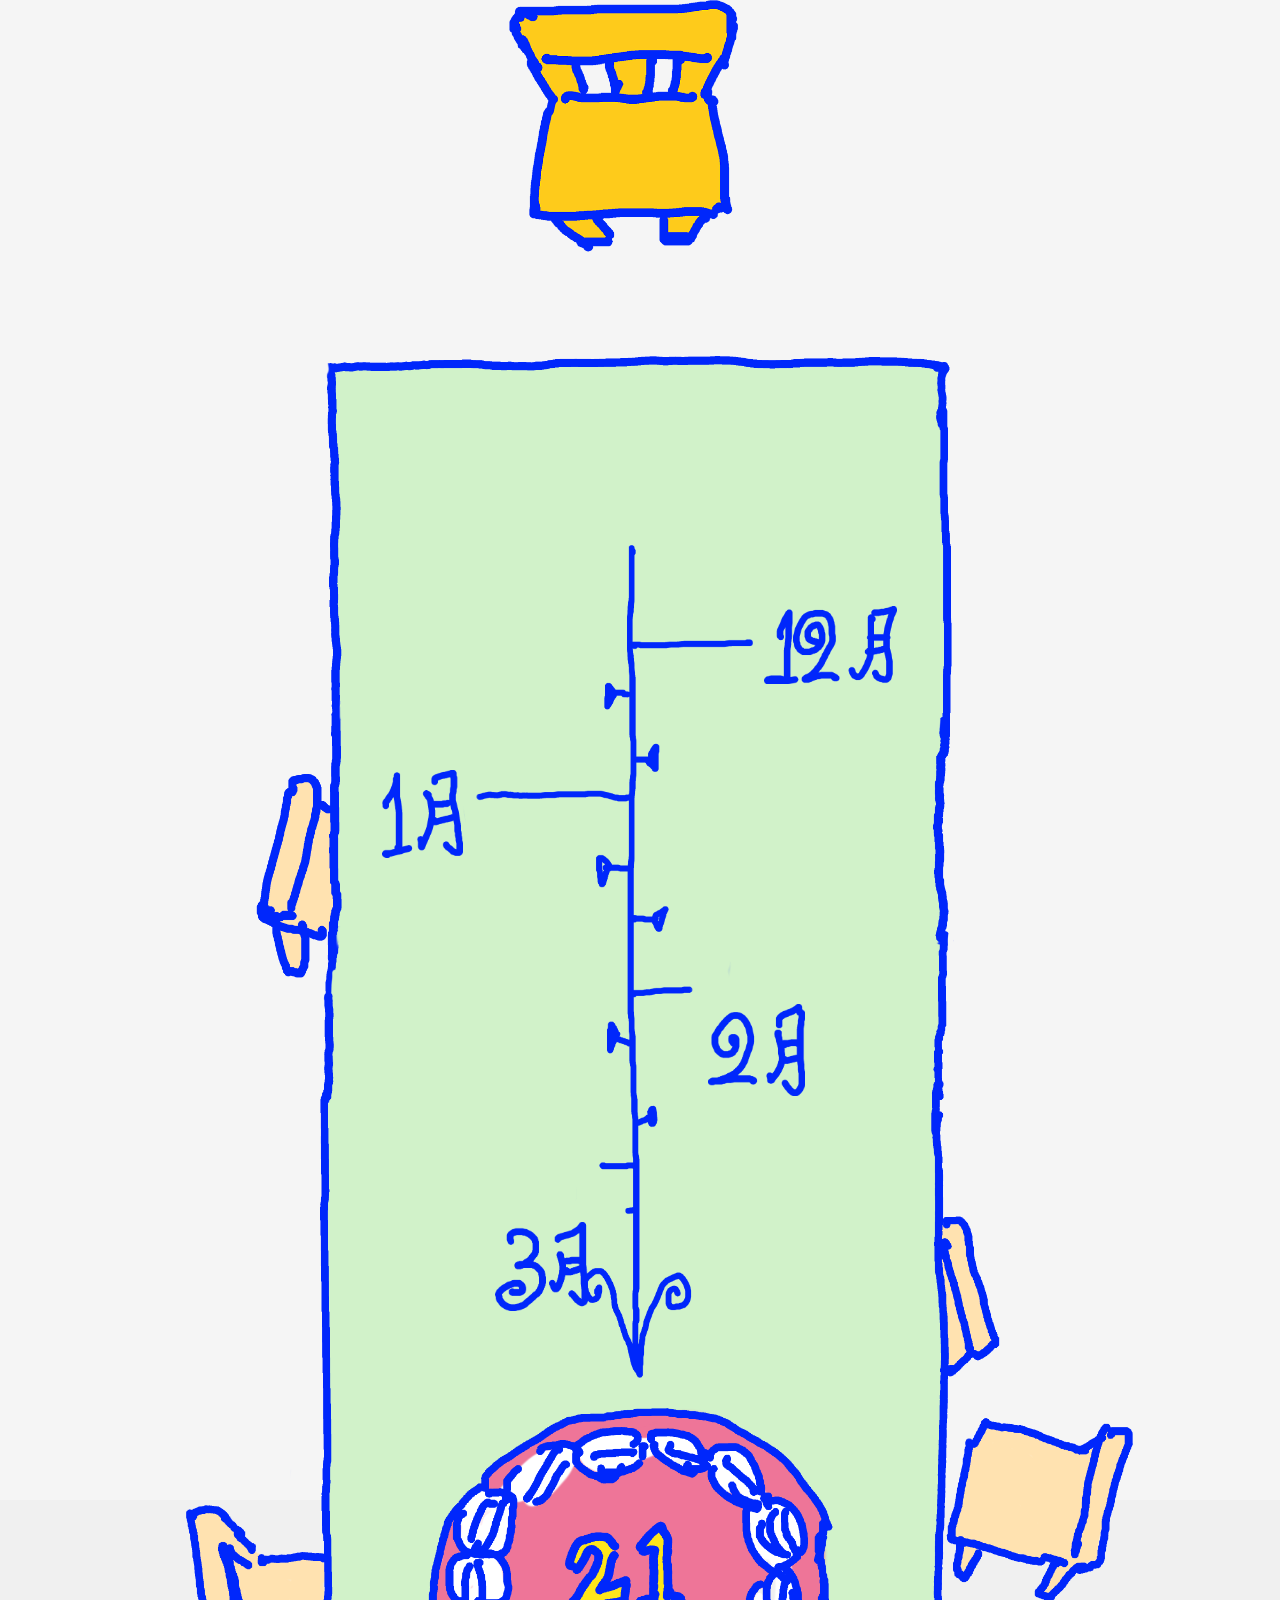
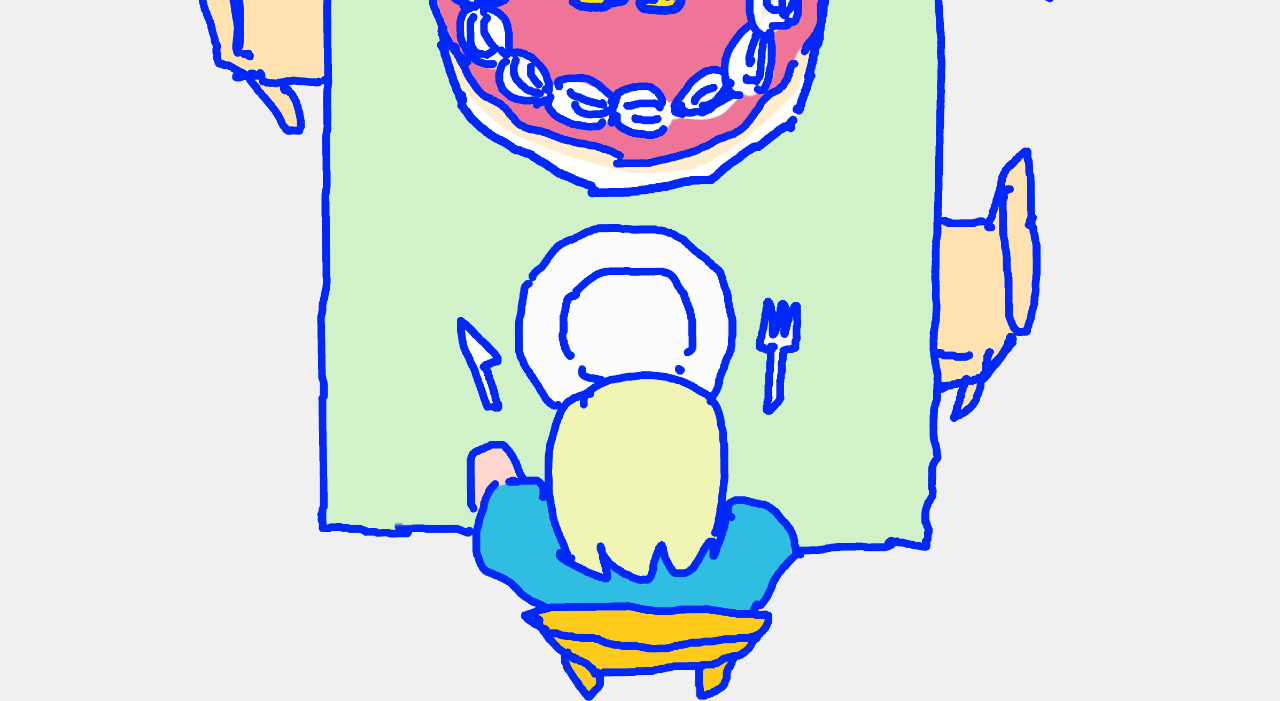
==== index.html @ c20d4127 "谢谢你我爱你" ====
<!DOCTYPE html>
<html lang="zh-CN">
<head>
    <meta charset="UTF-8">
    <meta name="viewport" content="width=1200, initial-scale=1.0, user-scalable=yes">
    <title>Happy Birthday!</title>
    <style>
        * {
            margin: 0;
            padding: 0;
            box-sizing: border-box;
        }

        body {
            background-color: #f0f0f0;  /* 换成你的背景色或背景图 */
            min-height: 100vh;
        }

        /* 自由摆放容器 */
        .freeform-container {
            position: relative;
            width: 100%;
            /* 高度根据原网页比例，给足够空间 */
            min-height: 1500px;
            background-color: #f5f5f5;  /* 换成你的背景 */
        }

        /* 所有绝对定位的图片 */
        .freeform-img {
            position: absolute;
            display: block;
            height: auto;
        }

        /* 带链接的图片容器 */
        .freeform-link {
            position: absolute;
            display: block;
        }
        .freeform-link img {
            width: 100%;
            display: block;
        }
    </style>
</head>
<body>
    <div class="freeform-container">
        
        <!-- 图片1: 0000.png -->
        <!-- freeform-x: 39.78, freeform-y: 0, scale: 17.90, z: 2 -->
        <img class="freeform-img" src="images/0000.png" alt="0000" 
             style="left: 39.78%; top: 0%; width: 17.90%; z-index: 2;">
        
        <!-- 图片2: 00.png -->
        <!-- freeform-x: 14.54, freeform-y: 23.73, scale: 73.96, z: 1 -->
        <img class="freeform-img" src="images/00.png" alt="00" 
             style="left: 14.54%; top: 23.73%; width: 73.96%; z-index: 1;">
        
        <!-- 图片3: 0.png -->
        <!-- freeform-x: 36.15, freeform-y: 36.35, scale: 22.70, z: 3 -->
        <img class="freeform-img" src="images/0.png" alt="0" 
             style="left: 36.15%; top: 36.35%; width: 22.70%; z-index: 3;">
        
        <!-- 图片4: 1.png（带超链接，跳转到 12月/） -->
        <!-- freeform-x: 59.69, freeform-y: 40.38, scale: 10.40, z: 4 -->
        <a href="December/index.html" class="freeform-link" 
           style="left: 59.69%; top: 40.38%; width: 10.40%; z-index: 4;">
            <img src="images/1.png" alt="1">
        </a>
        
        <!-- 图片5: 2.png -->
        <!-- freeform-x: 29.85, freeform-y: 51.34, scale: 6.30, z: 5 -->
        <img class="freeform-img" src="images/2.png" alt="2" 
             style="left: 29.85%; top: 51.34%; width: 6.30%; z-index: 5;">
        
        <!-- 图片6: 3.png -->
        <!-- freeform-x: 55.31, freeform-y: 66.96, scale: 7.60, z: 6 -->
        <img class="freeform-img" src="images/3.png" alt="3" 
             style="left: 55.31%; top: 66.96%; width: 7.60%; z-index: 6;">
        
        <!-- 图片7: 4.png -->
        <!-- freeform-x: 38.65, freeform-y: 81.49, scale: 7.30, z: 7 -->
        <img class="freeform-img" src="images/4.png" alt="4" 
             style="left: 38.65%; top: 81.49%; width: 7.30%; z-index: 7;">
        
    </div>
</body>
</html>
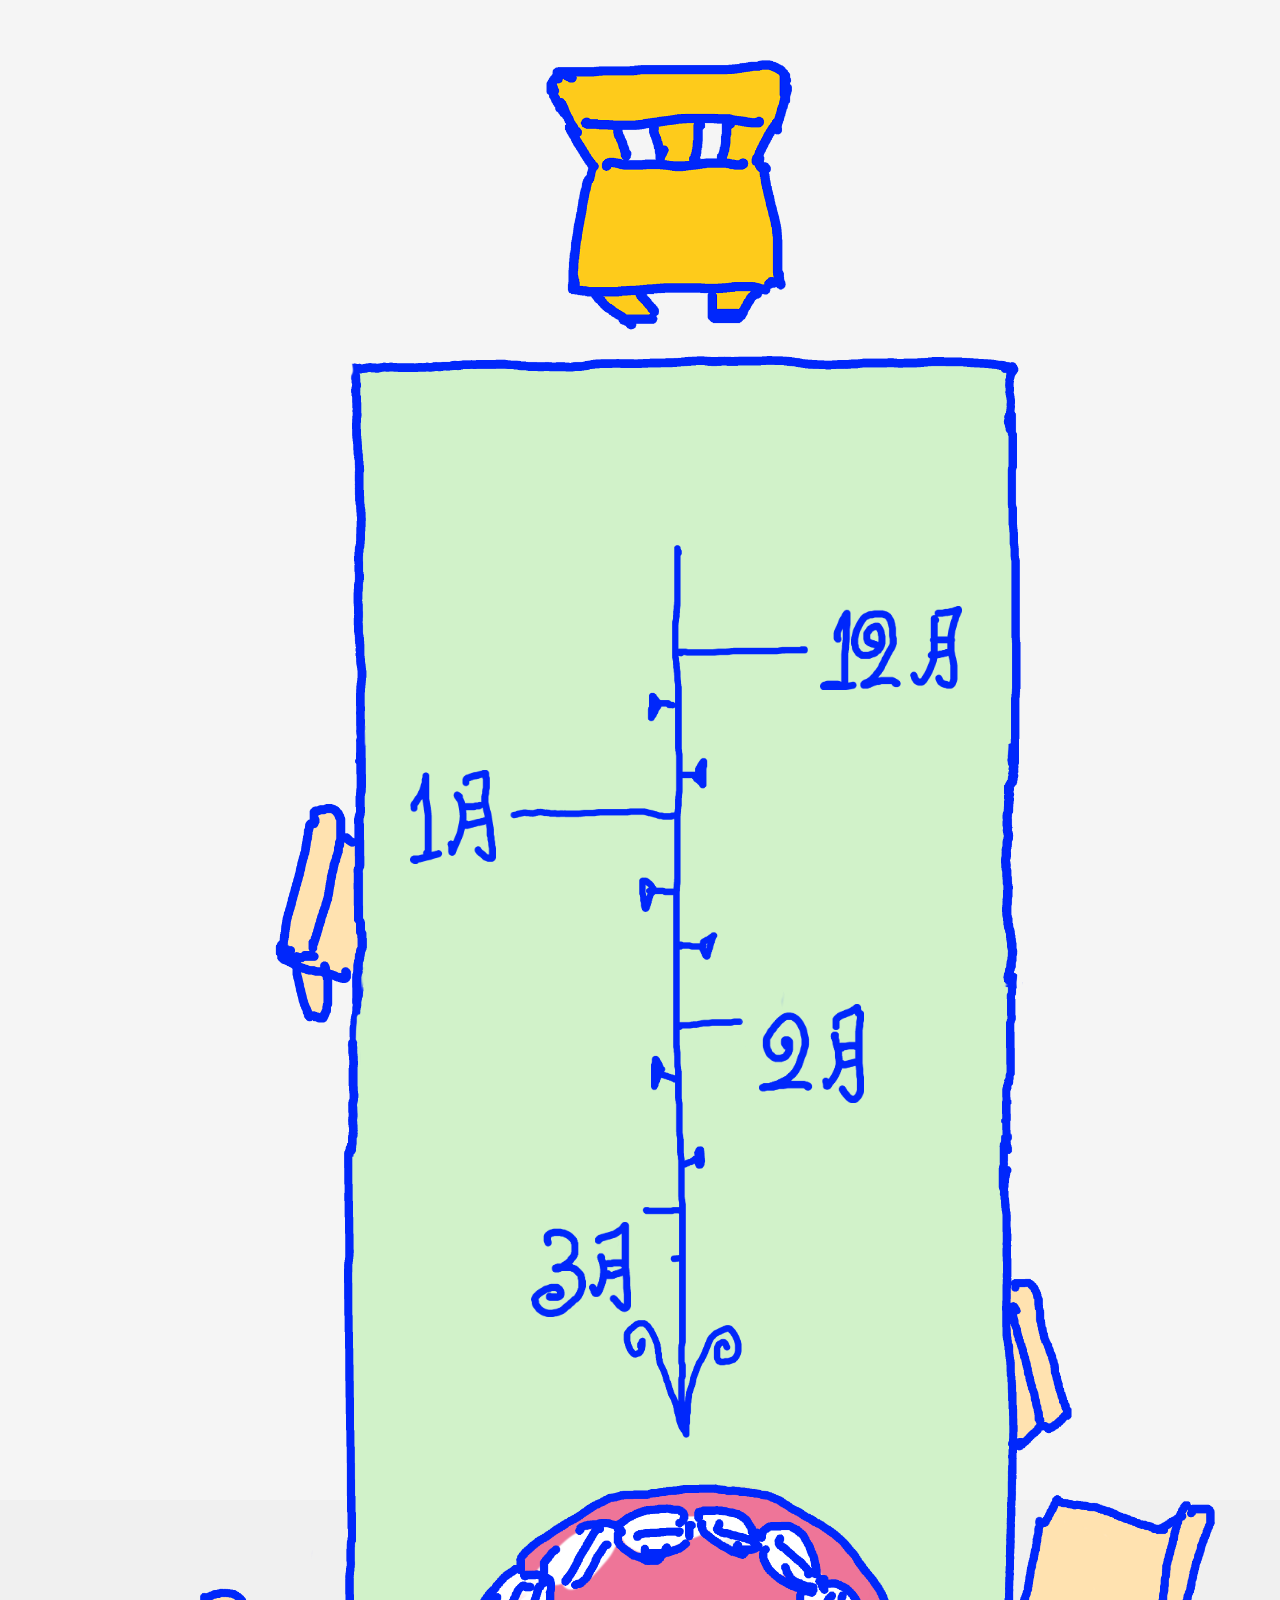
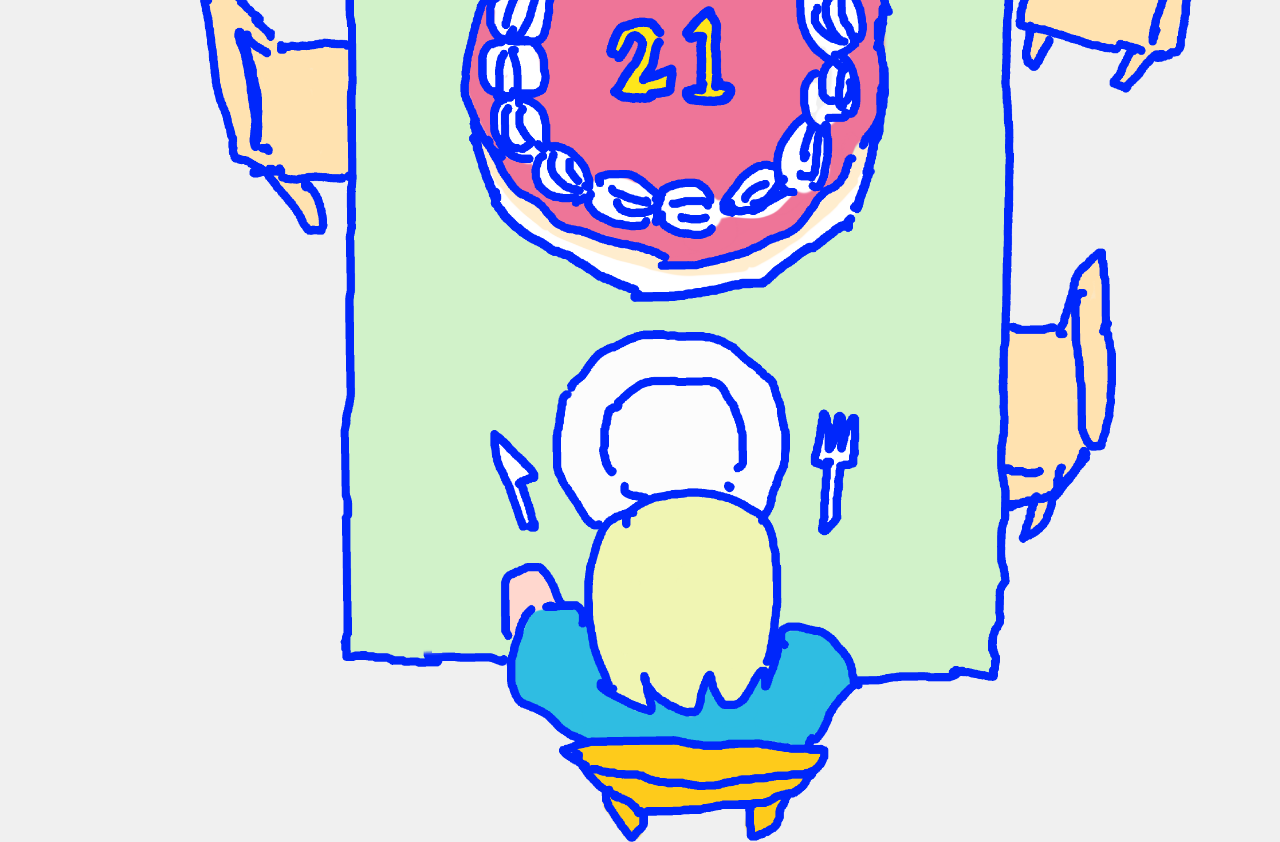
==== commit 753a03ff: "add" ====
--- a/index.html
+++ b/index.html
@@ -5,6 +5,8 @@
     <meta name="viewport" content="width=1200, initial-scale=1.0, user-scalable=yes">
     <title>Happy Birthday!</title>
     <style>
+    @import url("style.css");
+
         * {
             margin: 0;
             padding: 0;
@@ -41,47 +43,46 @@
             width: 100%;
             display: block;
         }
+    div .freeform-link img {
+}
     </style>
 </head>
 <body>
     <div class="freeform-container">
         
-        <!-- 图片1: 0000.png -->
-        <!-- freeform-x: 39.78, freeform-y: 0, scale: 17.90, z: 2 -->
-        <img class="freeform-img" src="images/0000.png" alt="0000" 
-             style="left: 39.78%; top: 0%; width: 17.90%; z-index: 2;">
+        <!-- 【核心增改】：新建一个完美锁死 1373 像素比例的包装盒，并让它在任意大网页中自动居中 -->
+        <div style="position: relative; width: 1373px; min-height: 1500px; margin: 0 auto;">
         
-        <!-- 图片2: 00.png -->
-        <!-- freeform-x: 14.54, freeform-y: 23.73, scale: 73.96, z: 1 -->
-        <img class="freeform-img" src="images/00.png" alt="00" 
-             style="left: 14.54%; top: 23.73%; width: 73.96%; z-index: 1;">
-        
-        <!-- 图片3: 0.png -->
-        <!-- freeform-x: 36.15, freeform-y: 36.35, scale: 22.70, z: 3 -->
-        <img class="freeform-img" src="images/0.png" alt="0" 
-             style="left: 36.15%; top: 36.35%; width: 22.70%; z-index: 3;">
-        
-        <!-- 图片4: 1.png（带超链接，跳转到 12月/） -->
-        <!-- freeform-x: 59.69, freeform-y: 40.38, scale: 10.40, z: 4 -->
-        <a href="December/index.html" class="freeform-link" 
-           style="left: 59.69%; top: 40.38%; width: 10.40%; z-index: 4;">
-            <img src="images/1.png" alt="1">
-        </a>
-        
-        <!-- 图片5: 2.png -->
-        <!-- freeform-x: 29.85, freeform-y: 51.34, scale: 6.30, z: 5 -->
-        <img class="freeform-img" src="images/2.png" alt="2" 
-             style="left: 29.85%; top: 51.34%; width: 6.30%; z-index: 5;">
-        
-        <!-- 图片6: 3.png -->
-        <!-- freeform-x: 55.31, freeform-y: 66.96, scale: 7.60, z: 6 -->
-        <img class="freeform-img" src="images/3.png" alt="3" 
-             style="left: 55.31%; top: 66.96%; width: 7.60%; z-index: 6;">
-        
-        <!-- 图片7: 4.png -->
-        <!-- freeform-x: 38.65, freeform-y: 81.49, scale: 7.30, z: 7 -->
-        <img class="freeform-img" src="images/4.png" alt="4" 
-             style="left: 38.65%; top: 81.49%; width: 7.30%; z-index: 7;">
+          <!-- 图片1: 0000.png -->
+          <!-- freeform-x: 39.78, freeform-y: 0, scale: 17.90, z: 2 -->
+            <img class="freeform-img" src="images/0000.png" alt="0000" 
+                 style="left: 39.78%; top: 4%; width: 17.90%; z-index: 2;">
+            
+          <!-- 图片2: 00.png -->
+          <!-- freeform-x: 14.54, freeform-y: 23.73, scale: 73.96, z: 1 -->
+          <img class="freeform-img" src="images/00.png" alt="00" 
+                 style="left: 14.54%; top: 23.73%; width: 73.96%; z-index: 1;">
+            
+          <!-- 图片3: 0.png -->
+          <!-- freeform-x: 36.15, freeform-y: 36.35, scale: 22.70, z: 3 -->
+            <img class="freeform-img" src="images/0.png" alt="0" 
+                 style="left: 36.15%; top: 36.35%; width: 22.70%; z-index: 3;">
+            
+          <!-- 图片4: 1.png（带超链接，跳转到 12月/） -->
+          <!-- freeform-x: 59.69, freeform-y: 40.38, scale: 10.40, z: 4 -->
+          <a href="December/index.html" class="freeform-link" 
+               style="left: 59.69%; top: 40.38%; width: 10.40%; z-index: 4;">
+                <img src="images/1.png" alt="1">
+          </a>
+            
+          <!-- 图片5: 2.png -->
+          <!-- freeform-x: 29.85, freeform-y: 51.34, scale: 6.30, z: 5 -->
+          <a href="January/index.html"><img class="freeform-link" src="images/2.png" alt="2" style="left: 29.85%; top: 51.34%; width: 6.30%; z-index: 5;"></a>          <!-- 图片6: 3.png -->
+          <!-- freeform-x: 55.31, freeform-y: 66.96, scale: 7.60, z: 6 -->
+          <a href="Feburary/index.html"><img class="freeform-link" src="images/3.png" alt="3" style="left: 55.31%; top: 66.96%; width: 7.60%; z-index: 6;"></a>          <!-- 图片7: 4.png -->
+          <!-- freeform-x: 38.65, freeform-y: 81.49, scale: 7.30, z: 7 -->
+        <a href="March/index.html"><img class="freeform-link" src="images/4.png" alt="4" style="left: 38.65%; top: 81.49%; width: 7.30%; z-index: 7;"></a> </div> 
+        <!-- 【核心增改】：闭合包装盒 -->
         
     </div>
 </body>
